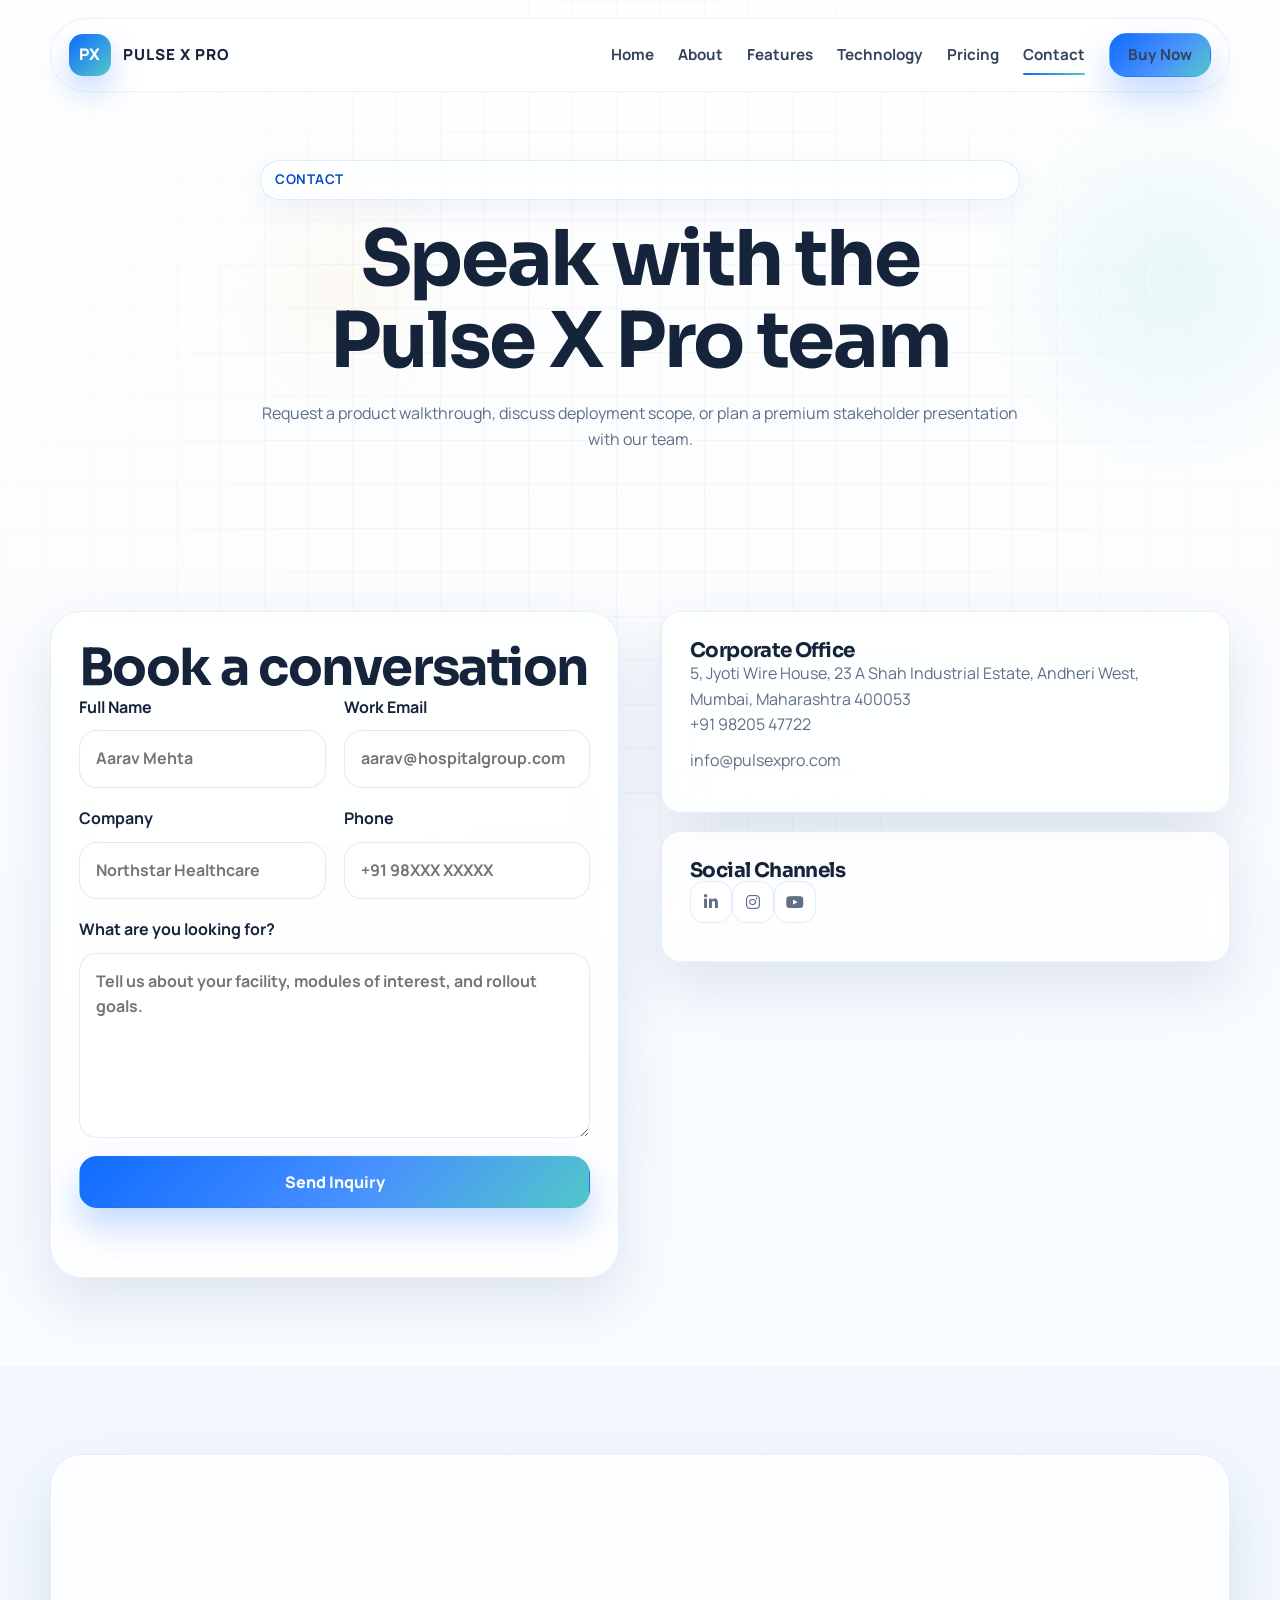
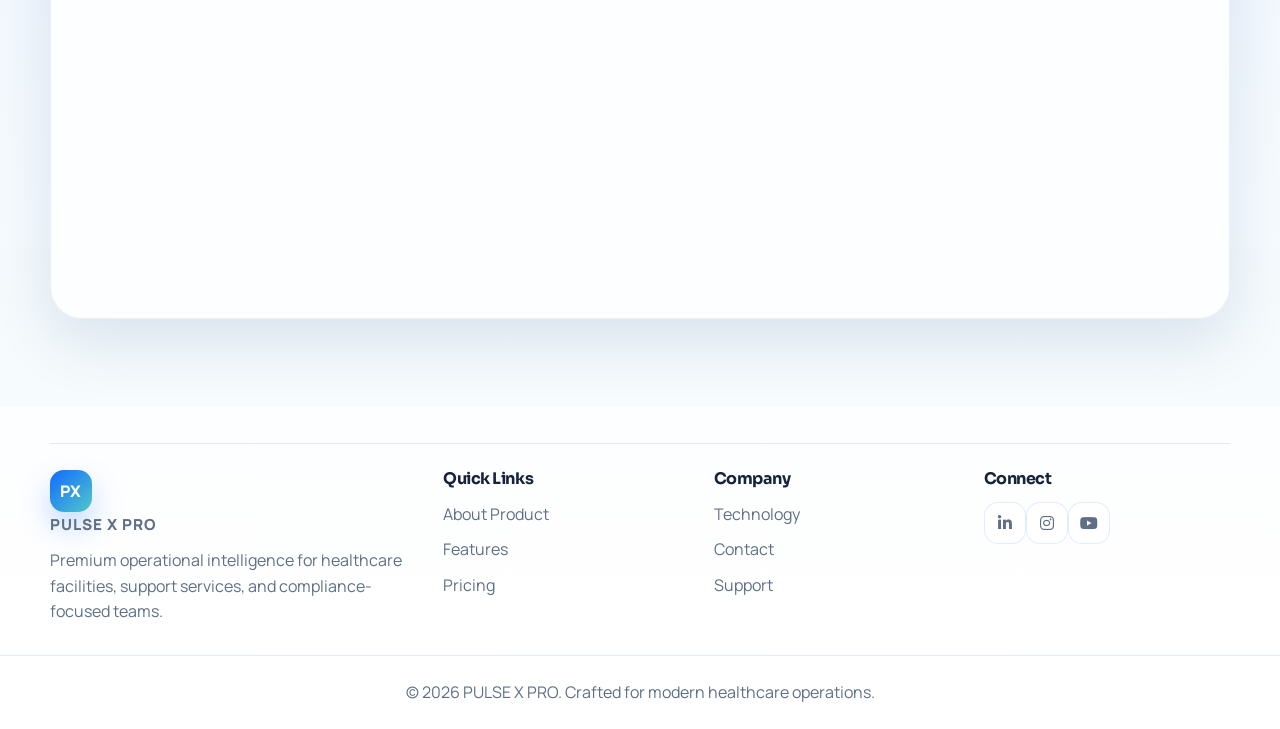
==== contact.html @ b49299da "Initial website upload" ====
<!DOCTYPE html>
<html lang="en">
<head>
  <meta charset="UTF-8">
  <meta name="viewport" content="width=device-width, initial-scale=1.0">
  <title>Contact Pulse X Pro</title>
  <meta name="description" content="Contact the Pulse X Pro team to book a demo, discuss pricing, or plan an enterprise rollout.">
  <link rel="preconnect" href="https://fonts.googleapis.com">
  <link rel="preconnect" href="https://fonts.gstatic.com" crossorigin>
  <link href="https://fonts.googleapis.com/css2?family=Manrope:wght@400;500;600;700;800&family=Sora:wght@500;600;700;800&display=swap" rel="stylesheet">
  <link rel="stylesheet" href="https://cdnjs.cloudflare.com/ajax/libs/font-awesome/6.5.2/css/all.min.css">
  <link rel="stylesheet" href="https://unpkg.com/aos@2.3.1/dist/aos.css">
  <link rel="stylesheet" href="styles.css">
</head>
<body>
  <div class="page-shell inner-page-shell">
    <div class="bg-orb orb-one"></div>
    <div class="bg-orb orb-three"></div>
    <div class="bg-grid"></div>

    <header class="site-header">
      <nav class="navbar container">
        <a class="brand" href="index.html" aria-label="Pulse X Pro Home">
          <span class="brand-mark">PX</span>
          <span class="brand-text">PULSE X PRO</span>
        </a>
        <button class="nav-toggle" aria-label="Toggle menu" aria-expanded="false">
          <span></span>
          <span></span>
        </button>
        <div class="nav-menu">
          <a href="index.html">Home</a>
          <a href="about.html">About</a>
          <a href="features.html">Features</a>
          <a href="technology.html">Technology</a>
          <a href="pricing.html">Pricing</a>
          <a class="active" href="contact.html">Contact</a>
          <a class="button button-primary button-nav" href="pricing.html">Buy Now</a>
        </div>
      </nav>
    </header>

    <main>
      <section class="page-hero section">
        <div class="container section-intro narrow" data-aos="fade-up">
          <span class="eyebrow">Contact</span>
          <h1>Speak with the Pulse X Pro team</h1>
          <p>Request a product walkthrough, discuss deployment scope, or plan a premium stakeholder presentation with our team.</p>
        </div>
      </section>

      <section class="section">
        <div class="container contact-grid">
          <div class="contact-panel glass-card" data-aos="fade-right">
            <h2>Book a conversation</h2>
            <form class="contact-form" id="contactForm">
              <div class="form-row">
                <label>
                  Full Name
                  <input type="text" name="name" placeholder="Aarav Mehta" required>
                </label>
                <label>
                  Work Email
                  <input type="email" name="email" placeholder="aarav@hospitalgroup.com" required>
                </label>
              </div>
              <div class="form-row">
                <label>
                  Company
                  <input type="text" name="company" placeholder="Northstar Healthcare">
                </label>
                <label>
                  Phone
                  <input type="tel" name="phone" placeholder="+91 98XXX XXXXX">
                </label>
              </div>
              <label>
                What are you looking for?
                <textarea name="message" rows="6" placeholder="Tell us about your facility, modules of interest, and rollout goals."></textarea>
              </label>
              <button class="button button-primary" type="submit">Send Inquiry</button>
              <p class="form-note" id="formMessage" aria-live="polite"></p>
            </form>
          </div>
          <div class="contact-side" data-aos="fade-left">
            <div class="info-card glass-card">
              <h3>Corporate Office</h3>
              <p>5, Jyoti Wire House, 23 A Shah Industrial Estate, Andheri West, Mumbai, Maharashtra 400053</p>
              <a href="tel:+919820547722">+91 98205 47722</a>
              <a href="mailto:info@pulsexpro.com">info@pulsexpro.com</a>
            </div>
            <div class="info-card glass-card">
              <h3>Social Channels</h3>
              <div class="social-links large-socials">
                <a href="#" aria-label="LinkedIn"><i class="fa-brands fa-linkedin-in"></i></a>
                <a href="#" aria-label="Instagram"><i class="fa-brands fa-instagram"></i></a>
                <a href="#" aria-label="YouTube"><i class="fa-brands fa-youtube"></i></a>
              </div>
            </div>
          </div>
        </div>
      </section>

      <section class="section section-alt">
        <div class="container map-wrap glass-card" data-aos="zoom-in">
          <iframe title="Pulse X Pro Office Location" src="https://www.google.com/maps?q=Andheri%20West%20Mumbai&z=13&output=embed"></iframe>
        </div>
      </section>
    </main>

    <footer class="site-footer">
      <div class="container footer-grid">
        <div>
          <a class="brand footer-brand" href="index.html">
            <span class="brand-mark">PX</span>
            <span class="brand-text">PULSE X PRO</span>
          </a>
          <p>Premium operational intelligence for healthcare facilities, support services, and compliance-focused teams.</p>
        </div>
        <div>
          <h4>Quick Links</h4>
          <a href="about.html">About Product</a>
          <a href="features.html">Features</a>
          <a href="pricing.html">Pricing</a>
        </div>
        <div>
          <h4>Company</h4>
          <a href="technology.html">Technology</a>
          <a href="contact.html">Contact</a>
          <a href="contact.html">Support</a>
        </div>
        <div>
          <h4>Connect</h4>
          <div class="social-links">
            <a href="#" aria-label="LinkedIn"><i class="fa-brands fa-linkedin-in"></i></a>
            <a href="#" aria-label="Instagram"><i class="fa-brands fa-instagram"></i></a>
            <a href="#" aria-label="YouTube"><i class="fa-brands fa-youtube"></i></a>
          </div>
        </div>
      </div>
      <div class="footer-bottom">
        <p>© 2026 PULSE X PRO. Crafted for modern healthcare operations.</p>
      </div>
    </footer>
  </div>

  <script src="https://unpkg.com/aos@2.3.1/dist/aos.js"></script>
  <script src="script.js"></script>
</body>
</html>
---- styles.css ----
:root {
  --bg: #f8fbff;
  --surface: rgba(255, 255, 255, 0.78);
  --surface-solid: #ffffff;
  --surface-strong: rgba(255, 255, 255, 0.92);
  --text: #15233b;
  --muted: #5f6f86;
  --line: rgba(74, 107, 155, 0.14);
  --primary: #0f6bff;
  --primary-deep: #0f4dc8;
  --accent: #52c7c9;
  --accent-soft: #e8fbfb;
  --shadow: 0 24px 60px rgba(15, 56, 130, 0.12);
  --radius-lg: 28px;
  --radius-md: 20px;
  --radius-sm: 14px;
  --container: min(1180px, calc(100% - 40px));
}

* {
  box-sizing: border-box;
}

html {
  scroll-behavior: smooth;
}

body {
  margin: 0;
  font-family: "Manrope", sans-serif;
  color: var(--text);
  background: linear-gradient(180deg, #fdfefe 0%, #f8fbff 48%, #ffffff 100%);
  line-height: 1.6;
  overflow-x: hidden;
}

img {
  max-width: 100%;
  display: block;
}

a {
  color: inherit;
  text-decoration: none;
}

button,
input,
textarea {
  font: inherit;
}

.page-shell {
  position: relative;
  isolation: isolate;
}

.container {
  width: var(--container);
  margin: 0 auto;
}

.section {
  padding: 88px 0;
}

.section-alt {
  background: linear-gradient(180deg, rgba(15, 107, 255, 0.03), rgba(82, 199, 201, 0.04));
}

.eyebrow {
  display: inline-flex;
  align-items: center;
  gap: 10px;
  padding: 8px 14px;
  border: 1px solid rgba(15, 107, 255, 0.12);
  border-radius: 999px;
  background: rgba(255, 255, 255, 0.72);
  box-shadow: 0 10px 30px rgba(15, 56, 130, 0.06);
  color: var(--primary-deep);
  font-size: 0.84rem;
  font-weight: 700;
  letter-spacing: 0.04em;
  text-transform: uppercase;
}

h1,
h2,
h3,
h4 {
  margin: 0;
  font-family: "Sora", sans-serif;
  line-height: 1.08;
  letter-spacing: -0.03em;
}

h1 {
  font-size: clamp(3rem, 6vw, 5.6rem);
}

h2 {
  font-size: clamp(2.2rem, 4vw, 3.5rem);
}

h3 {
  font-size: 1.25rem;
}

p {
  margin: 0;
  color: var(--muted);
}

.site-header {
  position: sticky;
  top: 0;
  z-index: 20;
  padding: 18px 0;
}

.site-header.scrolled .navbar {
  background: rgba(255, 255, 255, 0.86);
  box-shadow: 0 20px 40px rgba(15, 56, 130, 0.08);
  border-color: rgba(103, 126, 167, 0.18);
}

.navbar {
  display: flex;
  align-items: center;
  justify-content: space-between;
  gap: 18px;
  padding: 14px 18px;
  border: 1px solid rgba(120, 145, 190, 0.12);
  border-radius: 999px;
  background: rgba(255, 255, 255, 0.72);
  -webkit-backdrop-filter: blur(18px);
  backdrop-filter: blur(18px);
  transition: background 0.3s ease, box-shadow 0.3s ease, border-color 0.3s ease;
}

.brand {
  display: inline-flex;
  align-items: center;
  gap: 12px;
  font-weight: 800;
  letter-spacing: 0.06em;
}

.brand-mark {
  display: grid;
  place-items: center;
  width: 42px;
  height: 42px;
  border-radius: 14px;
  background: linear-gradient(135deg, var(--primary) 0%, var(--accent) 100%);
  color: white;
  box-shadow: 0 14px 30px rgba(15, 107, 255, 0.26);
}

.brand-text {
  font-size: 0.95rem;
}

.nav-menu {
  display: flex;
  align-items: center;
  gap: 24px;
}

.nav-menu a {
  position: relative;
  font-size: 0.95rem;
  font-weight: 700;
  color: #33435c;
}

.nav-menu a:not(.button-nav)::after {
  content: "";
  position: absolute;
  left: 0;
  bottom: -8px;
  width: 100%;
  height: 2px;
  border-radius: 999px;
  background: linear-gradient(90deg, var(--primary), var(--accent));
  transform: scaleX(0);
  transform-origin: center;
  transition: transform 0.25s ease;
}

.nav-menu a:hover::after,
.nav-menu a.active::after {
  transform: scaleX(1);
}

.nav-toggle {
  display: none;
  width: 48px;
  height: 48px;
  border: 0;
  border-radius: 16px;
  background: rgba(238, 244, 255, 0.86);
  cursor: pointer;
}

.nav-toggle span {
  display: block;
  width: 20px;
  height: 2px;
  margin: 6px auto;
  background: var(--text);
  transition: transform 0.3s ease, opacity 0.3s ease;
}

.button {
  display: inline-flex;
  align-items: center;
  justify-content: center;
  gap: 10px;
  min-height: 52px;
  padding: 0 24px;
  border-radius: 18px;
  border: 1px solid transparent;
  font-weight: 800;
  transition: transform 0.25s ease, box-shadow 0.25s ease, border-color 0.25s ease, background 0.25s ease;
}

.button:hover {
  transform: translateY(-2px);
}

.button-primary {
  background: linear-gradient(135deg, var(--primary) 0%, #4790ff 55%, var(--accent) 100%);
  color: white;
  box-shadow: 0 18px 35px rgba(15, 107, 255, 0.26);
}

.button-secondary {
  background: rgba(255, 255, 255, 0.75);
  border-color: rgba(15, 107, 255, 0.12);
  color: var(--text);
  box-shadow: 0 14px 30px rgba(15, 56, 130, 0.08);
}

.button-nav {
  min-height: 44px;
  padding: 0 18px;
}

.full-width {
  width: 100%;
}

.glass-card {
  border: 1px solid rgba(124, 148, 186, 0.14);
  background: var(--surface);
  -webkit-backdrop-filter: blur(18px);
  backdrop-filter: blur(18px);
  box-shadow: var(--shadow);
}

.hero {
  padding-top: 42px;
}

.hero-grid,
.split-section,
.page-hero-grid,
.contact-grid {
  display: grid;
  grid-template-columns: repeat(2, minmax(0, 1fr));
  gap: 42px;
  align-items: center;
}

.hero-copy,
.split-copy {
  display: grid;
  gap: 22px;
}

.hero-text {
  max-width: 640px;
  font-size: 1.1rem;
}

.hero-actions {
  display: flex;
  flex-wrap: wrap;
  gap: 14px;
}

.hero-metrics {
  display: grid;
  grid-template-columns: repeat(3, minmax(0, 1fr));
  gap: 16px;
}

.two-col-metrics {
  grid-template-columns: repeat(2, minmax(0, 1fr));
}

.metric,
.dashboard-card,
.feature-card,
.process-step,
.stat-card,
.pricing-card,
.timeline-item,
.mini-card,
.info-card,
.rail-card {
  border-radius: var(--radius-md);
}

.metric {
  padding: 18px;
}

.metric strong {
  display: block;
  margin-bottom: 4px;
  font-size: 1.3rem;
  color: var(--text);
}

.product-stage {
  position: relative;
  padding: 22px;
  border-radius: 32px;
}

.stage-header,
.dashboard-main,
.dashboard-grid,
.mini-timeline,
.social-links,
.guarantee-points,
.architecture-flow {
  display: flex;
}

.stage-header {
  align-items: center;
  justify-content: space-between;
  margin-bottom: 18px;
  gap: 16px;
}

.status-pill,
.status-tag,
.plan-label,
.rail-kicker {
  display: inline-flex;
  align-items: center;
  gap: 8px;
  padding: 8px 12px;
  border-radius: 999px;
  font-size: 0.82rem;
  font-weight: 800;
}

.status-pill,
.plan-label {
  background: rgba(15, 107, 255, 0.1);
  color: var(--primary-deep);
}

.status-tag,
.rail-kicker {
  background: rgba(82, 199, 201, 0.16);
  color: #0f6c70;
}

.dashboard-panel,
.dashboard-card {
  padding: 18px;
  background: rgba(255, 255, 255, 0.88);
  border: 1px solid rgba(124, 148, 186, 0.12);
}

.dashboard-main {
  justify-content: space-between;
  align-items: center;
  border-radius: 24px;
  margin-bottom: 18px;
}

.panel-label {
  margin-bottom: 10px;
  font-size: 0.8rem;
  font-weight: 800;
  letter-spacing: 0.06em;
  color: var(--primary-deep);
  text-transform: uppercase;
}

.signal-bars {
  display: grid;
  grid-template-columns: repeat(4, 10px);
  gap: 7px;
  align-items: end;
}

.signal-bars span,
.mini-timeline span {
  border-radius: 999px;
  background: linear-gradient(180deg, rgba(15, 107, 255, 0.24), var(--primary));
  animation: pulseBars 2.2s ease-in-out infinite;
}

.signal-bars span:nth-child(1) { height: 20px; }
.signal-bars span:nth-child(2) { height: 34px; animation-delay: 0.15s; }
.signal-bars span:nth-child(3) { height: 26px; animation-delay: 0.3s; }
.signal-bars span:nth-child(4) { height: 44px; animation-delay: 0.45s; }

.dashboard-grid {
  flex-wrap: wrap;
  gap: 16px;
}

.dashboard-card {
  flex: 1 1 220px;
}

.dashboard-card strong {
  display: block;
  margin-bottom: 8px;
}

.accent-card {
  background: linear-gradient(180deg, rgba(82, 199, 201, 0.16), rgba(255, 255, 255, 0.96));
}

.wide-card {
  flex-basis: 100%;
}

.mini-timeline {
  gap: 10px;
  align-items: end;
  min-height: 48px;
}

.mini-timeline span {
  width: 14%;
}

.mini-timeline span:nth-child(1) { height: 28px; }
.mini-timeline span:nth-child(2) { height: 38px; animation-delay: 0.2s; }
.mini-timeline span:nth-child(3) { height: 18px; animation-delay: 0.35s; }
.mini-timeline span:nth-child(4) { height: 42px; animation-delay: 0.5s; }
.mini-timeline span:nth-child(5) { height: 30px; animation-delay: 0.65s; }

.section-intro,
.narrow {
  display: grid;
  gap: 18px;
}

.section-intro {
  max-width: 760px;
  margin-bottom: 36px;
}

.narrow {
  max-width: 760px;
  margin-inline: auto;
  text-align: center;
}

.highlight-grid,
.value-grid,
.feature-showcase-grid,
.three-up-grid,
.pricing-grid {
  display: grid;
  gap: 22px;
}

.highlight-grid,
.value-grid,
.three-up-grid {
  grid-template-columns: repeat(3, minmax(0, 1fr));
}

.feature-showcase-grid {
  grid-template-columns: repeat(4, minmax(0, 1fr));
}

.pricing-grid {
  grid-template-columns: repeat(3, minmax(0, 1fr));
}

.feature-card,
.process-step,
.stat-card,
.pricing-card,
.timeline-item,
.mini-card,
.info-card,
.rail-card,
.contact-panel,
.guarantee-banner,
.map-wrap,
.architecture-panel,
.illustration-card,
.cta-panel {
  padding: 28px;
}

.feature-card,
.pricing-card,
.process-step,
.stat-card {
  display: grid;
  gap: 16px;
  transition: transform 0.28s ease, box-shadow 0.28s ease, border-color 0.28s ease;
}

.feature-card:hover,
.pricing-card:hover,
.process-step:hover,
.stat-card:hover,
.mini-card:hover,
.rail-card:hover {
  transform: translateY(-6px);
  border-color: rgba(15, 107, 255, 0.22);
  box-shadow: 0 26px 70px rgba(15, 56, 130, 0.14);
}

.icon-wrap {
  display: grid;
  place-items: center;
  width: 58px;
  height: 58px;
  border-radius: 18px;
  background: linear-gradient(135deg, rgba(15, 107, 255, 0.14), rgba(82, 199, 201, 0.2));
  color: var(--primary-deep);
  font-size: 1.3rem;
}

.bullet-list {
  display: grid;
  gap: 12px;
  padding: 0;
  margin: 0;
  list-style: none;
}

.bullet-list li {
  position: relative;
  padding-left: 30px;
  color: var(--muted);
}

.bullet-list li::before {
  content: "";
  position: absolute;
  left: 0;
  top: 10px;
  width: 14px;
  height: 14px;
  border-radius: 50%;
  background: linear-gradient(135deg, var(--primary), var(--accent));
  box-shadow: 0 0 0 5px rgba(15, 107, 255, 0.09);
}

.compact li {
  padding-left: 24px;
}

.stat-stack,
.cards-column,
.contact-side {
  display: grid;
  gap: 18px;
}

.stat-card span {
  font-family: "Sora", sans-serif;
  font-size: 0.92rem;
  font-weight: 700;
  color: var(--primary-deep);
}

.process-line {
  display: grid;
  grid-template-columns: repeat(3, minmax(0, 1fr));
  gap: 22px;
}

.cta-band {
  padding-top: 40px;
}

.cta-panel,
.guarantee-banner {
  display: flex;
  align-items: center;
  justify-content: space-between;
  gap: 24px;
  border-radius: 30px;
}

.site-footer {
  padding: 36px 0 24px;
}

.footer-grid {
  display: grid;
  grid-template-columns: 1.5fr repeat(3, 1fr);
  gap: 24px;
  padding: 26px 0 30px;
  border-top: 1px solid var(--line);
}

.footer-grid h4 {
  margin-bottom: 14px;
  font-size: 1rem;
}

.footer-grid a,
.footer-grid p,
.footer-bottom p,
.info-card a {
  color: var(--muted);
}

.footer-grid a,
.info-card a {
  display: block;
  margin-bottom: 10px;
}

.footer-brand {
  margin-bottom: 16px;
}

.footer-bottom {
  padding-top: 24px;
  border-top: 1px solid var(--line);
  text-align: center;
}

.bg-orb {
  position: fixed;
  z-index: -2;
  width: 380px;
  height: 380px;
  border-radius: 50%;
  filter: blur(18px);
  opacity: 0.5;
  animation: drift 14s ease-in-out infinite alternate;
}

.orb-one {
  top: 90px;
  right: -80px;
  background: radial-gradient(circle, rgba(82, 199, 201, 0.24), transparent 68%);
}

.orb-two {
  top: 420px;
  left: -120px;
  background: radial-gradient(circle, rgba(15, 107, 255, 0.18), transparent 70%);
}

.orb-three {
  top: 180px;
  left: 18%;
  width: 220px;
  height: 220px;
  background: radial-gradient(circle, rgba(255, 211, 140, 0.22), transparent 72%);
}

.orb-four {
  bottom: 120px;
  right: 12%;
  width: 260px;
  height: 260px;
  background: radial-gradient(circle, rgba(15, 107, 255, 0.14), transparent 72%);
}

.bg-grid {
  position: fixed;
  inset: 0;
  z-index: -3;
  background-image: linear-gradient(rgba(21, 35, 59, 0.03) 1px, transparent 1px), linear-gradient(90deg, rgba(21, 35, 59, 0.03) 1px, transparent 1px);
  background-size: 44px 44px;
  -webkit-mask-image: radial-gradient(circle at center, black 45%, transparent 88%);
  mask-image: radial-gradient(circle at center, black 45%, transparent 88%);
  pointer-events: none;
}

.page-hero {
  padding-top: 50px;
  padding-bottom: 34px;
}

.illustration-card {
  position: relative;
  min-height: 360px;
  border-radius: 34px;
  overflow: hidden;
  display: grid;
  place-items: center;
}

.illustration-ring {
  width: 230px;
  height: 230px;
  border-radius: 50%;
  border: 1px solid rgba(15, 107, 255, 0.16);
  box-shadow: inset 0 0 0 30px rgba(15, 107, 255, 0.03);
}

.illustration-core {
  position: absolute;
  width: 110px;
  height: 110px;
  border-radius: 30px;
  display: grid;
  place-items: center;
  background: linear-gradient(135deg, var(--primary) 0%, var(--accent) 100%);
  color: white;
  font-size: 2.2rem;
  box-shadow: 0 24px 50px rgba(15, 107, 255, 0.25);
}

.floating-chip {
  position: absolute;
  padding: 12px 16px;
  border-radius: 999px;
  background: rgba(255, 255, 255, 0.8);
  border: 1px solid rgba(15, 107, 255, 0.12);
  box-shadow: 0 20px 35px rgba(15, 56, 130, 0.08);
  font-size: 0.92rem;
  font-weight: 800;
  color: var(--primary-deep);
}

.chip-top {
  top: 74px;
  right: 40px;
}

.chip-bottom {
  bottom: 74px;
  left: 38px;
}

.mini-card {
  display: flex;
  gap: 18px;
  align-items: flex-start;
}

.photo-card {
  border-radius: 34px;
  overflow: hidden;
  min-height: 420px;
}

.photo-card img {
  width: 100%;
  height: 100%;
  object-fit: cover;
}

.mini-card i {
  font-size: 1.3rem;
  color: var(--primary-deep);
  margin-top: 4px;
}

.feature-rail {
  position: relative;
}

.rail-card {
  min-height: 260px;
  display: grid;
  align-content: end;
  background: linear-gradient(180deg, rgba(15, 107, 255, 0.08), rgba(255, 255, 255, 0.78));
}

.timeline {
  position: relative;
  display: grid;
  gap: 22px;
}

.timeline::before {
  content: "";
  position: absolute;
  left: 28px;
  top: 0;
  bottom: 0;
  width: 2px;
  background: linear-gradient(180deg, rgba(15, 107, 255, 0.18), rgba(82, 199, 201, 0.38));
}

.timeline-item {
  position: relative;
  display: grid;
  grid-template-columns: 72px 1fr;
  gap: 22px;
  margin-left: 8px;
}

.timeline-index {
  width: 44px;
  height: 44px;
  border-radius: 16px;
  display: grid;
  place-items: center;
  background: linear-gradient(135deg, var(--primary) 0%, var(--accent) 100%);
  color: white;
  font-weight: 800;
  box-shadow: 0 14px 28px rgba(15, 107, 255, 0.24);
}

.architecture-panel {
  border-radius: 34px;
}

.architecture-head {
  margin-bottom: 28px;
}

.architecture-flow {
  align-items: center;
  justify-content: space-between;
  gap: 16px;
  flex-wrap: wrap;
}

.flow-node {
  flex: 1 1 180px;
  min-height: 150px;
  padding: 24px;
  border-radius: 24px;
  display: grid;
  gap: 14px;
  place-items: center;
  text-align: center;
  background: rgba(255, 255, 255, 0.78);
  border: 1px solid rgba(124, 148, 186, 0.12);
}

.flow-node i,
.flow-arrow i {
  color: var(--primary-deep);
}

.flow-node i {
  font-size: 1.5rem;
}

.flow-arrow {
  color: var(--primary-deep);
  font-size: 1.2rem;
}

.price {
  font-family: "Sora", sans-serif;
  font-size: 2.7rem;
  font-weight: 700;
  color: var(--text);
}

.price span {
  font-size: 1rem;
  color: var(--muted);
}

.featured-plan {
  position: relative;
  background: linear-gradient(180deg, rgba(15, 107, 255, 0.1), rgba(255, 255, 255, 0.82));
  border-color: rgba(15, 107, 255, 0.24);
}

.featured-badge {
  position: absolute;
  top: -14px;
  right: 24px;
  padding: 8px 12px;
  border-radius: 999px;
  background: var(--text);
  color: white;
  font-size: 0.78rem;
  font-weight: 800;
  letter-spacing: 0.04em;
  text-transform: uppercase;
}

.guarantee-points {
  flex-wrap: wrap;
  gap: 12px;
  justify-content: flex-end;
}

.guarantee-points span {
  display: inline-flex;
  align-items: center;
  gap: 10px;
  padding: 12px 14px;
  border-radius: 999px;
  background: rgba(255, 255, 255, 0.78);
  border: 1px solid rgba(15, 107, 255, 0.12);
  color: var(--text);
  font-weight: 700;
}

.contact-grid {
  align-items: start;
}

.contact-panel {
  border-radius: 32px;
}

.contact-form,
.form-row {
  display: grid;
  gap: 18px;
}

.form-row {
  grid-template-columns: repeat(2, minmax(0, 1fr));
}

.contact-form label {
  display: grid;
  gap: 10px;
  color: var(--text);
  font-weight: 700;
}

.contact-form input,
.contact-form textarea {
  width: 100%;
  padding: 15px 16px;
  border-radius: 18px;
  border: 1px solid rgba(124, 148, 186, 0.2);
  background: rgba(255, 255, 255, 0.82);
  color: var(--text);
  transition: border-color 0.2s ease, box-shadow 0.2s ease, transform 0.2s ease;
}

.contact-form input:focus,
.contact-form textarea:focus {
  outline: none;
  border-color: rgba(15, 107, 255, 0.44);
  box-shadow: 0 0 0 5px rgba(15, 107, 255, 0.08);
  transform: translateY(-1px);
}

.form-note {
  min-height: 1.4em;
  color: var(--primary-deep);
  font-weight: 700;
}

.large-socials a,
.social-links a {
  display: inline-grid;
  place-items: center;
  width: 42px;
  height: 42px;
  border-radius: 14px;
  background: rgba(255, 255, 255, 0.78);
  border: 1px solid rgba(15, 107, 255, 0.12);
  transition: transform 0.2s ease, box-shadow 0.2s ease, border-color 0.2s ease;
}

.social-links a:hover {
  transform: translateY(-3px);
  border-color: rgba(15, 107, 255, 0.24);
  box-shadow: 0 16px 30px rgba(15, 56, 130, 0.08);
}

.map-wrap {
  padding: 18px;
  border-radius: 32px;
}

.map-wrap iframe {
  width: 100%;
  height: 420px;
  border: 0;
  border-radius: 24px;
}

.align-center {
  align-items: center;
}

[data-aos="slide-up"] {
  transform: translateY(32px);
  opacity: 0;
}

[data-aos="slide-up"].aos-animate {
  transform: translateY(0);
  opacity: 1;
}

.site-header.scrolled + main .hero .hero-copy,
.site-header.scrolled + main .page-hero .section-intro {
  transition: transform 0.4s ease;
}

@keyframes pulseBars {
  0%, 100% { opacity: 0.75; transform: scaleY(0.92); }
  50% { opacity: 1; transform: scaleY(1.08); }
}

@keyframes drift {
  0% { transform: translate3d(0, 0, 0) scale(1); }
  100% { transform: translate3d(20px, -26px, 0) scale(1.08); }
}

@media (max-width: 1080px) {
  .feature-showcase-grid {
    grid-template-columns: repeat(2, minmax(0, 1fr));
  }

  .highlight-grid,
  .value-grid,
  .three-up-grid,
  .process-line,
  .pricing-grid,
  .footer-grid {
    grid-template-columns: repeat(2, minmax(0, 1fr));
  }

  .hero-grid,
  .split-section,
  .page-hero-grid,
  .contact-grid {
    grid-template-columns: 1fr;
  }

  .cta-panel,
  .guarantee-banner {
    flex-direction: column;
    align-items: flex-start;
  }

  .architecture-flow {
    justify-content: center;
  }
}

@media (max-width: 760px) {
  .section {
    padding: 72px 0;
  }

  .site-header {
    padding-top: 12px;
  }

  .navbar {
    border-radius: 28px;
    align-items: flex-start;
    flex-wrap: wrap;
  }

  .nav-toggle {
    display: block;
  }

  .nav-menu {
    display: none;
    width: 100%;
    padding-top: 12px;
    flex-direction: column;
    align-items: flex-start;
  }

  .nav-menu.open {
    display: flex;
  }

  .hero-metrics,
  .highlight-grid,
  .value-grid,
  .feature-showcase-grid,
  .three-up-grid,
  .process-line,
  .pricing-grid,
  .footer-grid,
  .form-row {
    grid-template-columns: 1fr;
  }

  .two-col-metrics {
    grid-template-columns: 1fr;
  }

  .timeline-item {
    grid-template-columns: 1fr;
  }

  .timeline::before {
    display: none;
  }

  .flow-arrow {
    transform: rotate(90deg);
  }

  .illustration-card {
    min-height: 300px;
  }

  .chip-top,
  .chip-bottom {
    position: static;
  }

  .illustration-card {
    gap: 18px;
    padding: 24px;
  }

  .floating-chip {
    justify-self: center;
  }
}
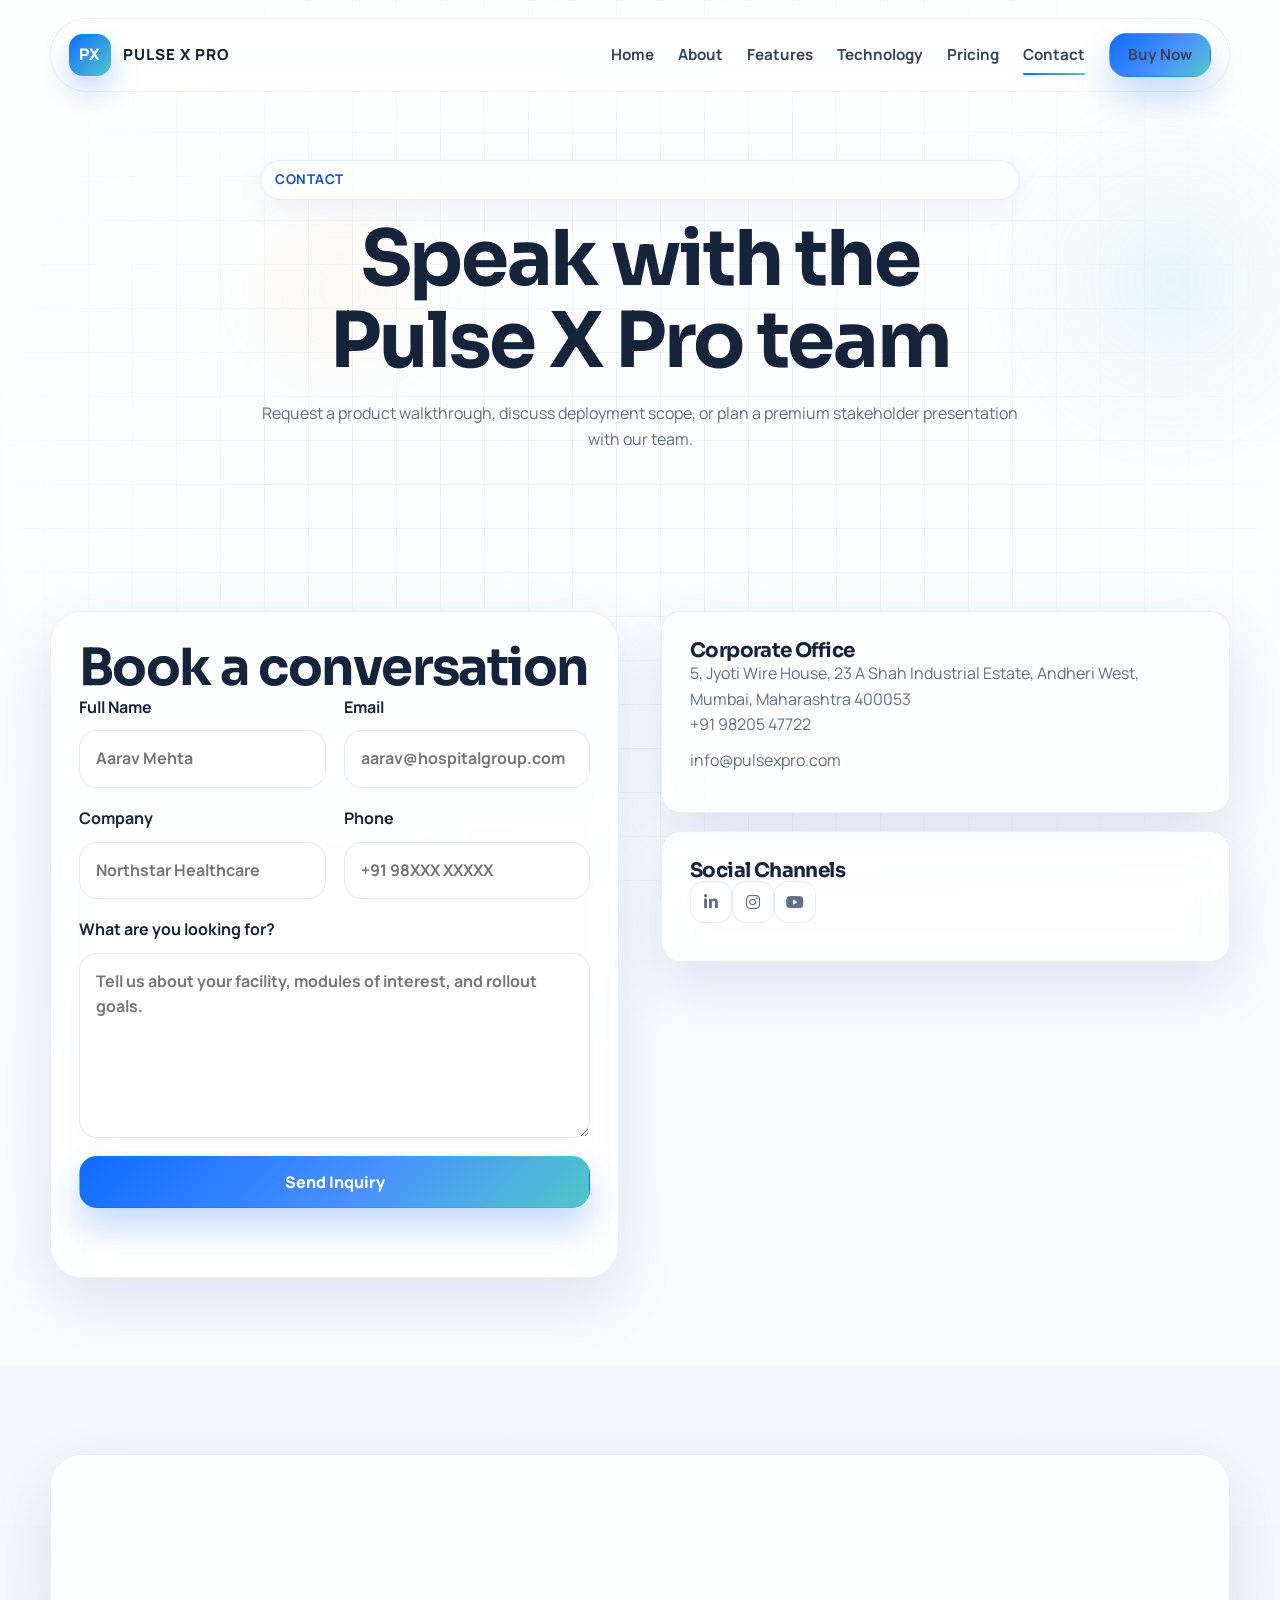
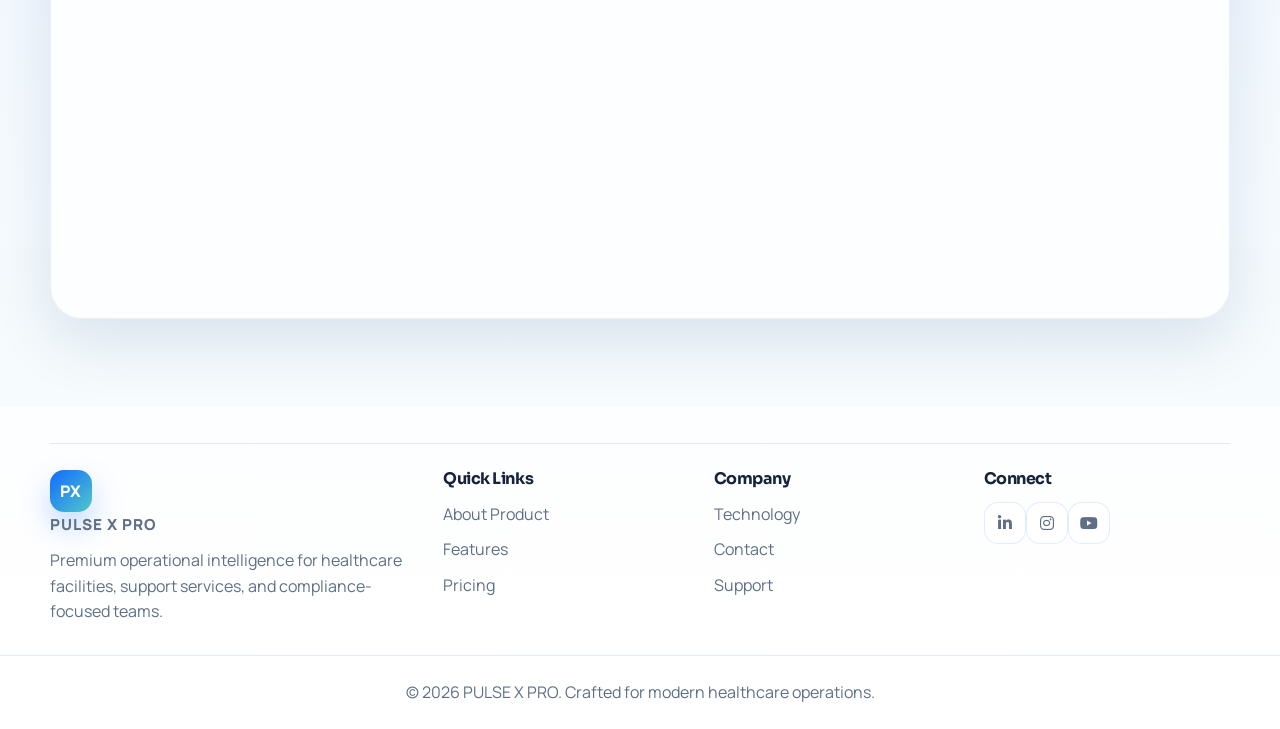
==== commit 94539d89: "Connected Google Sheets form" ====
--- a/contact.html
+++ b/contact.html
@@ -60,7 +60,7 @@
                   <input type="text" name="name" placeholder="Aarav Mehta" required>
                 </label>
                 <label>
-                  Work Email
+                  Email
                   <input type="email" name="email" placeholder="aarav@hospitalgroup.com" required>
                 </label>
               </div>
